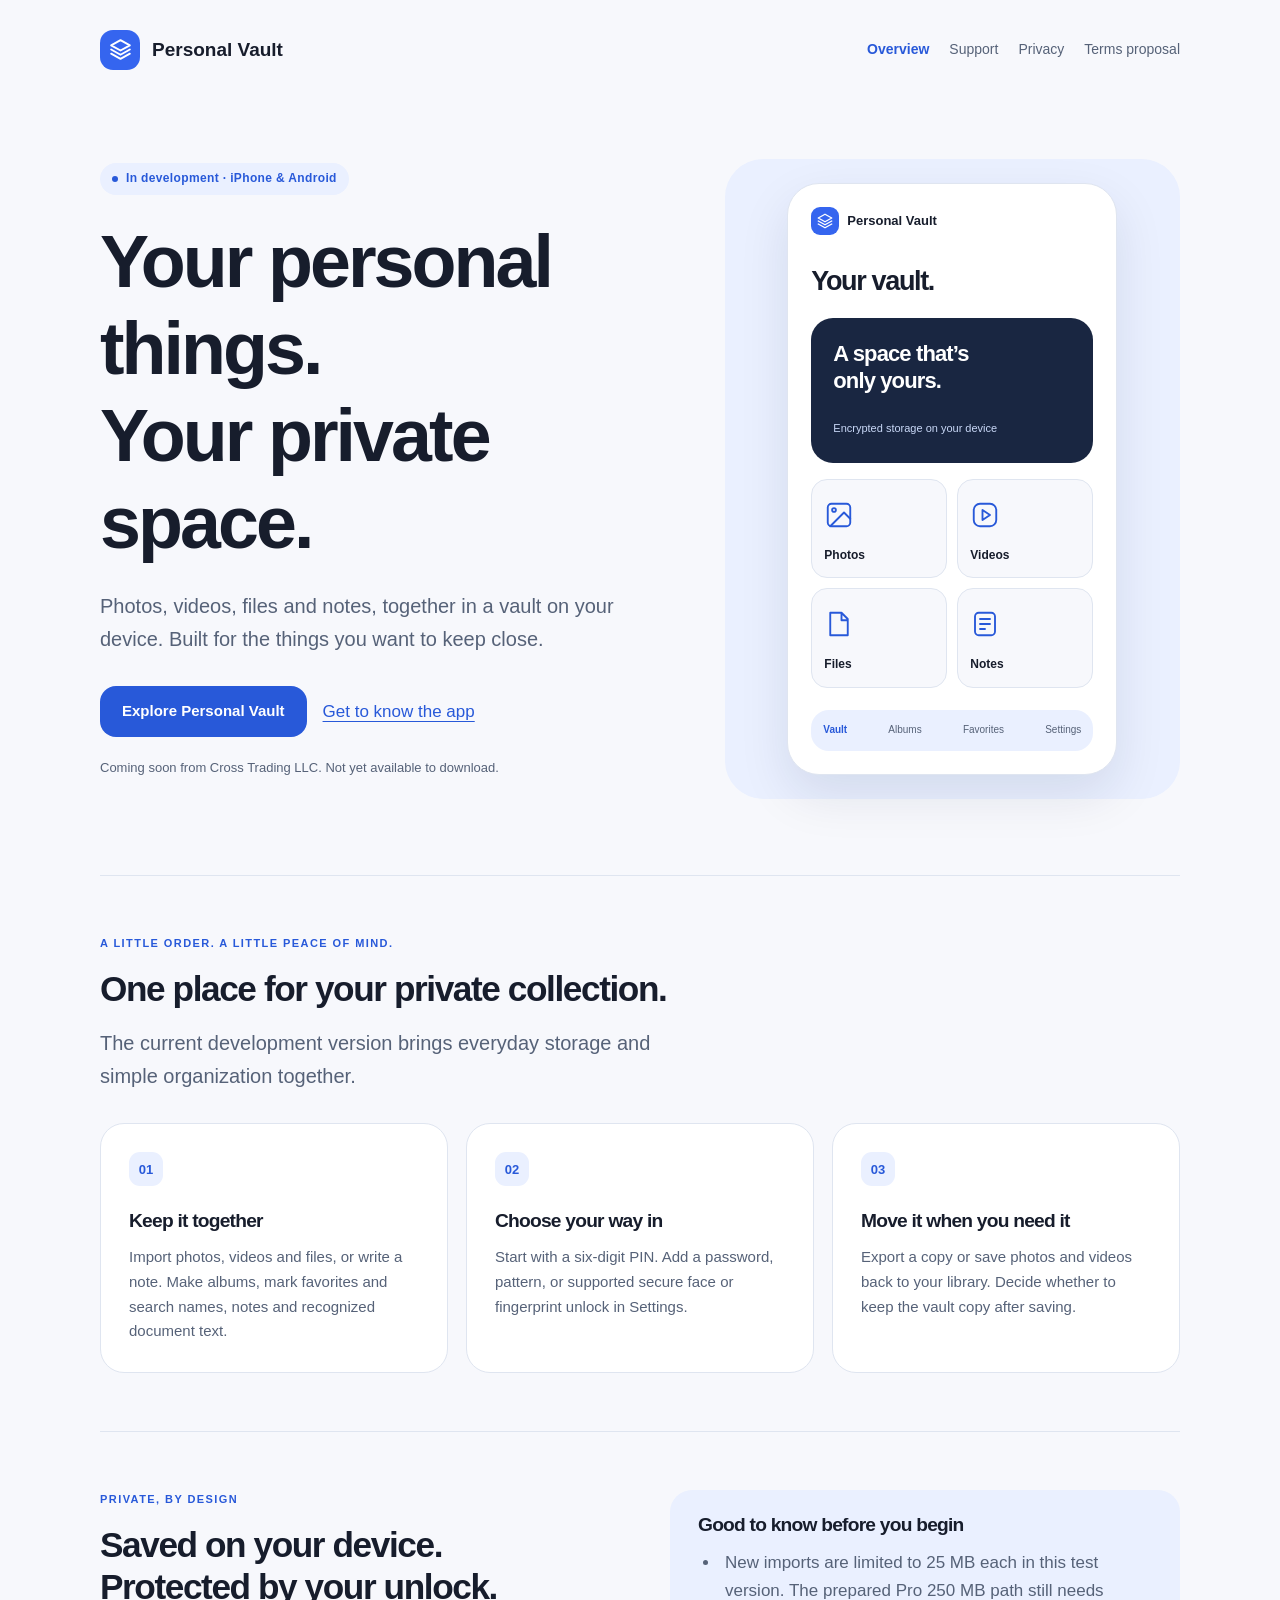
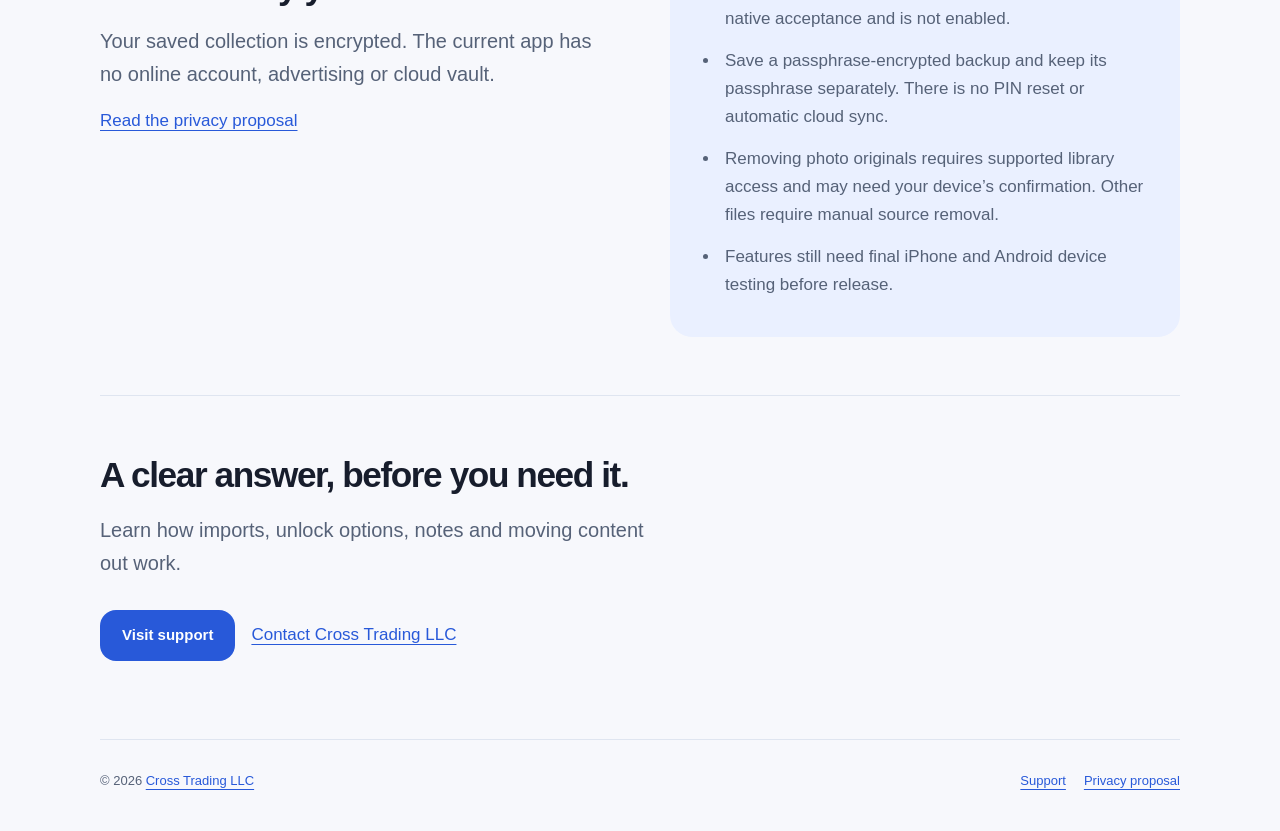
==== personal-vault/index.html @ ea74b9ee "Publish approved Personal Vault prelaunch support and policy review pages" ====
<!doctype html>
<html lang="en">
<head>
  <meta charset="utf-8">
  <meta name="viewport" content="width=device-width, initial-scale=1">
  <meta name="description" content="Personal Vault by Cross Trading LLC. A private place for photos, videos, files and notes. Coming soon for iPhone and Android.">
  <title>Personal Vault — Cross Trading LLC</title>
  <link rel="stylesheet" href="styles.css">
</head>
<body>
  <a class="skip" href="#main">Skip to content</a>
  <header class="site-header wrap">
    <a class="brand" href="./" aria-label="Personal Vault home">
      <span class="brand-icon" aria-hidden="true"><svg viewBox="0 0 24 24" fill="none" stroke="currentColor" stroke-width="1.8" stroke-linecap="round" stroke-linejoin="round"><path d="m12 3 9 5-9 5-9-5 9-5Z M3 12l9 5 9-5 M3 16l9 5 9-5"/></svg></span>
      Personal Vault
    </a>
    <nav aria-label="Main navigation"><a href="./" aria-current="page">Overview</a><a href="support/">Support</a><a href="privacy/">Privacy</a><a href="terms/">Terms proposal</a></nav>
  </header>
  <main id="main" class="wrap">
    <section class="hero" aria-labelledby="intro-title">
      <div>
        <p class="status">In development · iPhone &amp; Android</p>
        <h1 id="intro-title">Your personal things.<br>Your private space.</h1>
        <p class="lead">Photos, videos, files and notes, together in a vault on your device. Built for the things you want to keep close.</p>
        <div class="actions"><a class="button" href="#features">Explore Personal Vault</a><a href="support/">Get to know the app</a></div>
        <p class="fine">Coming soon from Cross Trading LLC. Not yet available to download.</p>
      </div>
      <div class="showcase" aria-hidden="true">
        <div class="phone">
          <div class="phone-brand"><span class="brand-icon"><svg viewBox="0 0 24 24" fill="none" stroke="currentColor" stroke-width="1.8" stroke-linecap="round" stroke-linejoin="round"><path d="m12 3 9 5-9 5-9-5 9-5Z M3 12l9 5 9-5 M3 16l9 5 9-5"/></svg></span>Personal Vault</div>
          <div class="phone-title">Your vault.</div>
          <div class="phone-hero"><p>A space that’s<br>only yours.</p><span>Encrypted storage on your device</span></div>
          <div class="mini-grid">
            <div class="mini-card"><svg viewBox="0 0 24 24" fill="none" stroke="currentColor" stroke-width="1.5" stroke-linecap="round" stroke-linejoin="round"><rect x="3" y="3" width="18" height="18" rx="3"/><circle cx="8" cy="8" r="1.5"/><path d="m21 15-5-5L5 21"/></svg>Photos</div>
            <div class="mini-card"><svg viewBox="0 0 24 24" fill="none" stroke="currentColor" stroke-width="1.5" stroke-linejoin="round"><rect x="3" y="3" width="18" height="18" rx="5"/><path d="m10 8 6 4-6 4V8Z"/></svg>Videos</div>
            <div class="mini-card"><svg viewBox="0 0 24 24" fill="none" stroke="currentColor" stroke-width="1.5" stroke-linejoin="round"><path d="M14 3H5v18h14V8l-5-5Z M14 3v6h5"/></svg>Files</div>
            <div class="mini-card"><svg viewBox="0 0 24 24" fill="none" stroke="currentColor" stroke-width="1.5" stroke-linecap="round" stroke-linejoin="round"><rect x="4" y="3" width="16" height="18" rx="3"/><path d="M8 8h8 M8 12h8 M8 16h4"/></svg>Notes</div>
          </div>
          <div class="phone-bottom"><span>Vault</span><span>Albums</span><span>Favorites</span><span>Settings</span></div>
        </div>
      </div>
    </section>
    <section id="features" class="section" aria-labelledby="features-title">
      <p class="eyebrow">A little order. A little peace of mind.</p>
      <h2 id="features-title">One place for your private collection.</h2>
      <p class="lead">The current development version brings everyday storage and simple organization together.</p>
      <div class="grid">
        <article class="card"><span class="card-number" aria-hidden="true">01</span><h3>Keep it together</h3><p>Import photos, videos and files, or write a note. Make albums, mark favorites and search names, notes and recognized document text.</p></article>
        <article class="card"><span class="card-number" aria-hidden="true">02</span><h3>Choose your way in</h3><p>Start with a six-digit PIN. Add a password, pattern, or supported secure face or fingerprint unlock in Settings.</p></article>
        <article class="card"><span class="card-number" aria-hidden="true">03</span><h3>Move it when you need it</h3><p>Export a copy or save photos and videos back to your library. Decide whether to keep the vault copy after saving.</p></article>
      </div>
    </section>
    <section class="section split" aria-labelledby="privacy-title">
      <div><p class="eyebrow">Private, by design</p><h2 id="privacy-title">Saved on your device.<br>Protected by your unlock.</h2><p class="lead">Your saved collection is encrypted. The current app has no online account, advertising or cloud vault.</p><a href="privacy/">Read the privacy proposal</a></div>
      <div class="callout"><h3>Good to know before you begin</h3><ul class="plain-list"><li>New imports are limited to 25 MB each in this test version. The prepared Pro 250 MB path still needs native acceptance and is not enabled.</li><li>Save a passphrase-encrypted backup and keep its passphrase separately. There is no PIN reset or automatic cloud sync.</li><li>Removing photo originals requires supported library access and may need your device’s confirmation. Other files require manual source removal.</li><li>Features still need final iPhone and Android device testing before release.</li></ul></div>
    </section>
    <section class="section" aria-labelledby="help-title"><h2 id="help-title">A clear answer, before you need it.</h2><p class="lead">Learn how imports, unlock options, notes and moving content out work.</p><div class="actions"><a class="button" href="support/">Visit support</a><a href="mailto:contact@crosstrading.llc">Contact Cross Trading LLC</a></div></section>
  </main>
  <footer class="site-footer wrap"><p>&copy; 2026 <a href="../">Cross Trading LLC</a></p><div class="footer-links"><a href="support/">Support</a><a href="privacy/">Privacy proposal</a></div></footer>
</body>
</html>
---- personal-vault/styles.css ----
:root {
  color-scheme: light dark;
  --bg: #f7f8fc;
  --surface: #fff;
  --text: #171d2c;
  --muted: #566278;
  --blue: #2859d9;
  --soft: #eaf0ff;
  --line: #dfe5f0;
  --navy: #192641;
  --hero-text: #fff;
  --notice: #fff5dc;
  --notice-text: #684d16;
}
@media (prefers-color-scheme: dark) {
  :root {
    --bg: #101622;
    --surface: #1a2333;
    --text: #f1f4fc;
    --muted: #b1bed4;
    --blue: #a6beff;
    --soft: #253759;
    --line: #34415a;
    --navy: #1c2c4b;
    --notice: #342c1a;
    --notice-text: #f5d28b;
  }
}
* { box-sizing: border-box; }
html { scroll-padding-top: 24px; }
body { margin: 0; background: var(--bg); color: var(--text); font: 17px/1.65 -apple-system, BlinkMacSystemFont, "Segoe UI", Roboto, Helvetica, Arial, sans-serif; }
a { color: var(--blue); text-decoration-thickness: 1px; text-underline-offset: 4px; }
a:hover { text-decoration-thickness: 2px; }
a:focus-visible, summary:focus-visible { outline: 3px solid var(--blue); outline-offset: 5px; border-radius: 4px; }
p { margin: 0 0 16px; }
h1, h2, h3 { line-height: 1.18; letter-spacing: -.04em; }
h1 { font-size: clamp(2.5rem, 6vw, 4.6rem); margin: 0 0 24px; }
h2 { font-size: clamp(1.7rem, 3vw, 2.2rem); margin: 0 0 18px; }
h3 { font-size: 1.2rem; margin: 0 0 12px; }
svg { display: block; }
.wrap { width: min(1080px, 100% - 48px); margin-inline: auto; }
.skip { position: absolute; left: 16px; top: -100px; z-index: 10; padding: 10px 18px; background: var(--surface); }
.skip:focus { top: 12px; }
.site-header { display: flex; align-items: center; justify-content: space-between; gap: 24px; padding-block: 28px; }
.brand { display: inline-flex; align-items: center; gap: 12px; color: var(--text); font-size: 19px; font-weight: 700; text-decoration: none; white-space: nowrap; }
.brand-icon { display: grid; place-items: center; width: 40px; height: 40px; border-radius: 13px; background: #3565ef; color: #fff; flex-shrink: 0; }
.brand-icon svg { width: 25px; height: 25px; }
nav { display: flex; flex-wrap: wrap; gap: 20px; font-size: 14px; }
nav a { padding-block: 10px; color: var(--muted); text-decoration: none; }
nav a[aria-current="page"] { color: var(--blue); font-weight: 700; }
.status { display: inline-flex; align-items: center; gap: 8px; color: var(--blue); background: var(--soft); padding: 6px 12px; border-radius: 20px; font-size: 12px; font-weight: 700; letter-spacing: .03em; margin-bottom: 24px; }
.status::before { content: ""; width: 6px; height: 6px; background: currentColor; border-radius: 50%; }
.hero { display: grid; grid-template-columns: 1.1fr .9fr; align-items: center; gap: 68px; padding-block: 60px 76px; }
.hero h1 { max-width: 610px; }
.lead { color: var(--muted); font-size: 20px; max-width: 570px; }
.actions { display: flex; align-items: center; flex-wrap: wrap; gap: 16px; margin: 30px 0 20px; }
.button { display: inline-block; padding: 13px 22px; border-radius: 16px; background: #2859d9; color: #fff; font-weight: 600; font-size: 15px; text-decoration: none; }
.button:hover { background: #1c45b2; text-decoration: none; }
.fine { color: var(--muted); font-size: 13px; }
.showcase { position: relative; padding: 24px; border-radius: 38px; background: var(--soft); }
.phone { max-width: 330px; margin: auto; background: var(--surface); border: 1px solid var(--line); border-radius: 32px; padding: 23px; box-shadow: 0 20px 50px #0b1b491a; }
.phone-brand { display: flex; align-items: center; gap: 8px; font-size: 13px; font-weight: 700; }
.phone-brand .brand-icon { width: 28px; height: 28px; border-radius: 9px; }
.phone-brand svg { width: 18px; height: 18px; }
.phone-title { font-size: 27px; font-weight: 750; letter-spacing: -.05em; margin: 24px 0 14px; }
.phone-hero { background: var(--navy); color: #fff; padding: 22px; border-radius: 22px; }
.phone-hero p { font-size: 22px; line-height: 1.25; font-weight: 650; letter-spacing: -.04em; margin: 0 0 18px; }
.phone-hero span { font-size: 11px; color: #c9d8f7; }
.mini-grid { display: grid; grid-template-columns: repeat(2, minmax(0, 1fr)); gap: 10px; margin-top: 16px; }
.mini-card { border: 1px solid var(--line); background: var(--bg); border-radius: 16px; padding: 20px 12px 12px; font-size: 12px; font-weight: 600; }
.mini-card svg { width: 30px; height: 30px; margin-bottom: 16px; color: var(--blue); }
.phone-bottom { display: flex; justify-content: space-between; gap: 8px; margin-top: 22px; padding: 12px; border-radius: 18px; background: var(--soft); font-size: 10px; color: var(--muted); }
.phone-bottom span:first-child { color: var(--blue); font-weight: 700; }
.section { padding-block: 58px; border-top: 1px solid var(--line); }
.eyebrow { color: var(--blue); font-size: 11px; font-weight: 700; letter-spacing: .13em; text-transform: uppercase; margin-bottom: 16px; }
.grid { display: grid; grid-template-columns: repeat(3, minmax(0, 1fr)); gap: 18px; margin-top: 30px; }
.card { padding: 28px; border: 1px solid var(--line); border-radius: 24px; background: var(--surface); }
.card-number { display: grid; place-items: center; width: 34px; height: 34px; border-radius: 11px; margin-bottom: 24px; background: var(--soft); color: var(--blue); font-size: 13px; font-weight: 700; }
.card p { color: var(--muted); font-size: 15px; margin: 0; }
.split { display: grid; grid-template-columns: 1fr 1fr; gap: 60px; }
.plain-list { padding-left: 22px; color: var(--muted); margin: 0; }
.plain-list li { padding-left: 5px; margin-bottom: 14px; }
.callout { padding: 24px 28px; border-radius: 22px; background: var(--soft); }
.callout p:last-child { margin-bottom: 0; }
.draft { background: var(--notice); color: var(--notice-text); border-left: 4px solid currentColor; padding: 20px 24px; border-radius: 12px; margin: 0 0 32px; }
.draft p { margin: 4px 0 0; font-size: 15px; }
.page-head { padding-block: 42px 30px; max-width: 780px; }
.page-head h1 { font-size: clamp(2.5rem, 5vw, 3.5rem); }
.article { max-width: 780px; padding-bottom: 58px; }
.article section { padding-block: 24px; border-bottom: 1px solid var(--line); }
.article section:last-child { border-bottom: 0; }
.article h2 { font-size: 24px; }
.article p, .article li { overflow-wrap: anywhere; }
.article ul, .article ol { padding-left: 24px; }
.article li { margin-bottom: 10px; }
.toc { padding: 24px; background: var(--surface); border: 1px solid var(--line); border-radius: 20px; }
.toc ul { list-style: none; padding: 0; margin: 0; display: grid; gap: 8px; }
.toc a { display: block; padding-block: 4px; }
.faq { border-bottom: 1px solid var(--line); padding-block: 20px; }
.faq summary { cursor: pointer; color: var(--text); font-weight: 650; padding: 6px 0; }
.faq p, .faq ol { margin: 16px 0 8px; color: var(--muted); }
.contact { margin-top: 32px; }
.site-footer { border-top: 1px solid var(--line); padding-block: 30px 40px; display: flex; justify-content: space-between; flex-wrap: wrap; gap: 16px; font-size: 13px; color: var(--muted); }
.site-footer p { margin: 0; }
.footer-links { display: flex; flex-wrap: wrap; gap: 18px; }
@media (max-width: 760px) {
  .hero { grid-template-columns: 1fr; gap: 38px; padding-block: 34px 46px; }
  .hero h1 { max-width: 560px; }
  .showcase { max-width: 420px; width: 100%; margin-inline: auto; }
  .grid { grid-template-columns: 1fr; }
  .split { grid-template-columns: 1fr; gap: 24px; }
  .section { padding-block: 38px; }
  .site-header { align-items: flex-start; flex-direction: column; gap: 8px; padding-block: 22px 12px; }
  .card { padding: 24px; }
  .card-number { margin-bottom: 18px; }
}
@media (max-width: 380px) {
  .wrap { width: calc(100% - 32px); }
  .showcase { padding: 14px; }
  .phone { padding: 18px; }
  nav { gap: 18px; }
}
@media print {
  .skip, .showcase, .site-header nav { display: none; }
  body { background: #fff; color: #111; }
  .wrap { width: 100%; }
  .article { max-width: none; }
  .draft { border: 2px solid #111; }
}
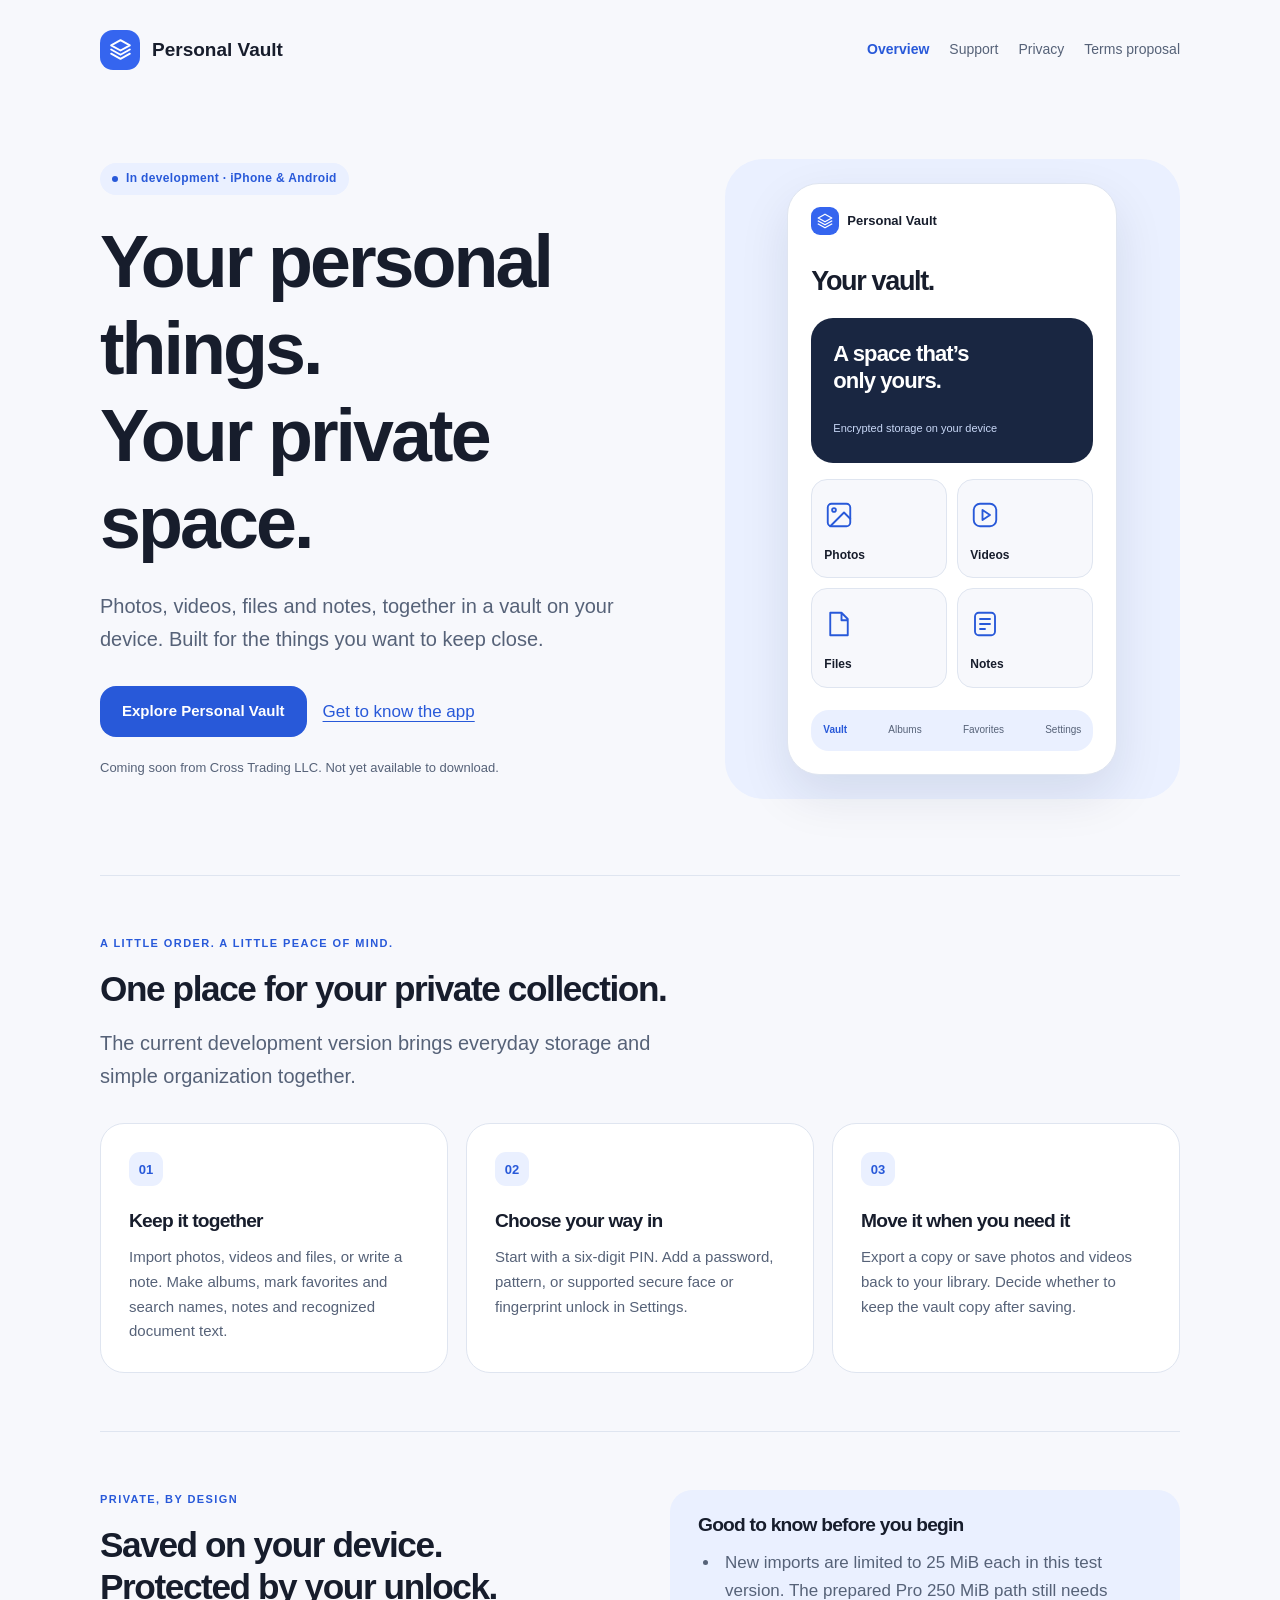
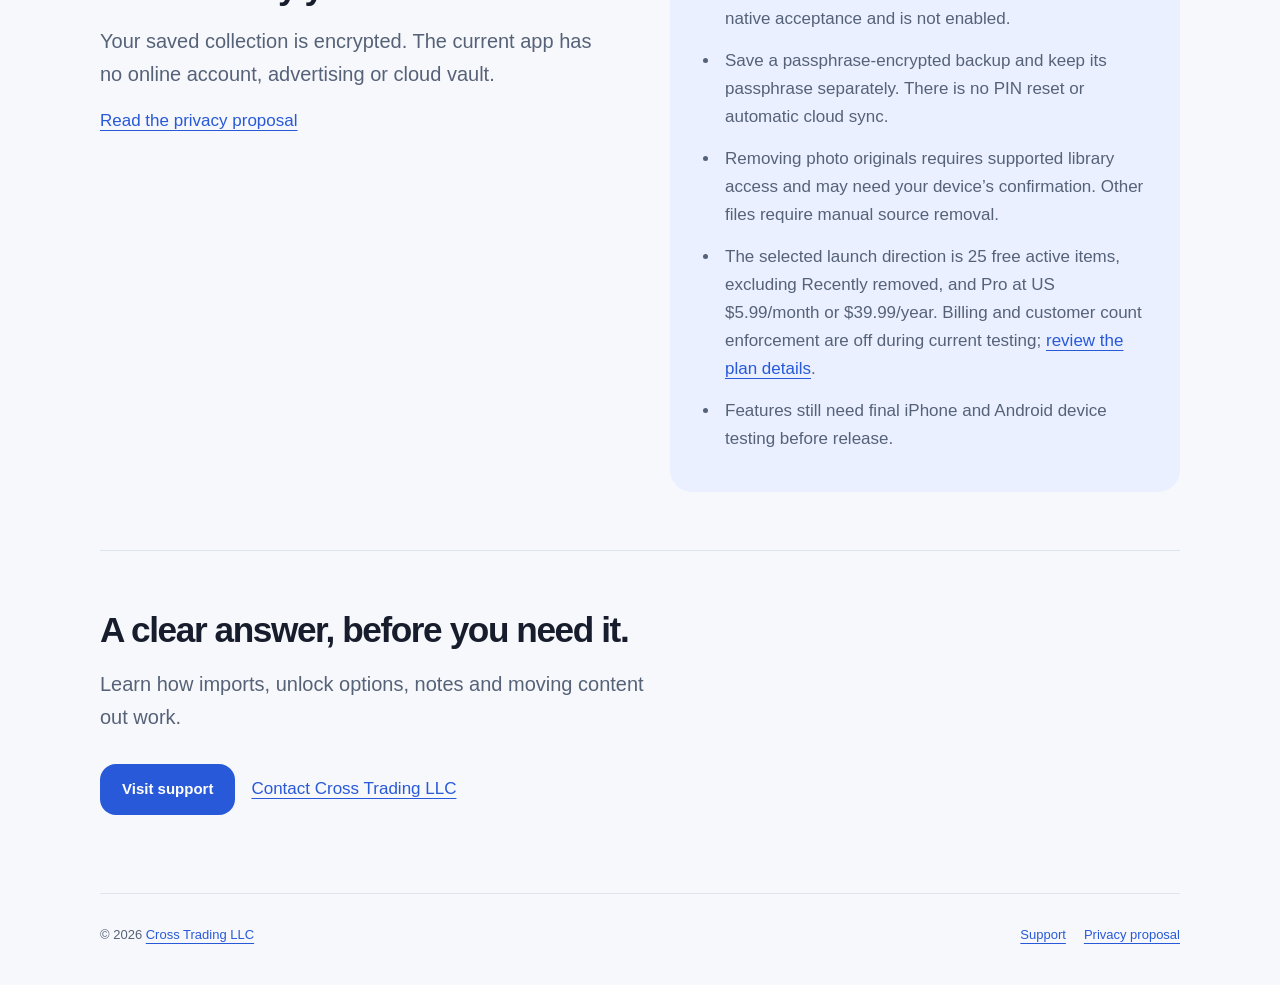
==== commit e90d1f30: "Update Personal Vault review pages for selected subscription plans Publish the four reviewed overvie" ====
--- a/personal-vault/index.html
+++ b/personal-vault/index.html
@@ -52,7 +52,7 @@
     </section>
     <section class="section split" aria-labelledby="privacy-title">
       <div><p class="eyebrow">Private, by design</p><h2 id="privacy-title">Saved on your device.<br>Protected by your unlock.</h2><p class="lead">Your saved collection is encrypted. The current app has no online account, advertising or cloud vault.</p><a href="privacy/">Read the privacy proposal</a></div>
-      <div class="callout"><h3>Good to know before you begin</h3><ul class="plain-list"><li>New imports are limited to 25 MB each in this test version. The prepared Pro 250 MB path still needs native acceptance and is not enabled.</li><li>Save a passphrase-encrypted backup and keep its passphrase separately. There is no PIN reset or automatic cloud sync.</li><li>Removing photo originals requires supported library access and may need your device’s confirmation. Other files require manual source removal.</li><li>Features still need final iPhone and Android device testing before release.</li></ul></div>
+      <div class="callout"><h3>Good to know before you begin</h3><ul class="plain-list"><li>New imports are limited to 25 MiB each in this test version. The prepared Pro 250 MiB path still needs native acceptance and is not enabled.</li><li>Save a passphrase-encrypted backup and keep its passphrase separately. There is no PIN reset or automatic cloud sync.</li><li>Removing photo originals requires supported library access and may need your device’s confirmation. Other files require manual source removal.</li><li>The selected launch direction is 25 free active items, excluding Recently removed, and Pro at US $5.99/month or $39.99/year. Billing and customer count enforcement are off during current testing; <a href="terms/">review the plan details</a>.</li><li>Features still need final iPhone and Android device testing before release.</li></ul></div>
     </section>
     <section class="section" aria-labelledby="help-title"><h2 id="help-title">A clear answer, before you need it.</h2><p class="lead">Learn how imports, unlock options, notes and moving content out work.</p><div class="actions"><a class="button" href="support/">Visit support</a><a href="mailto:contact@crosstrading.llc">Contact Cross Trading LLC</a></div></section>
   </main>
